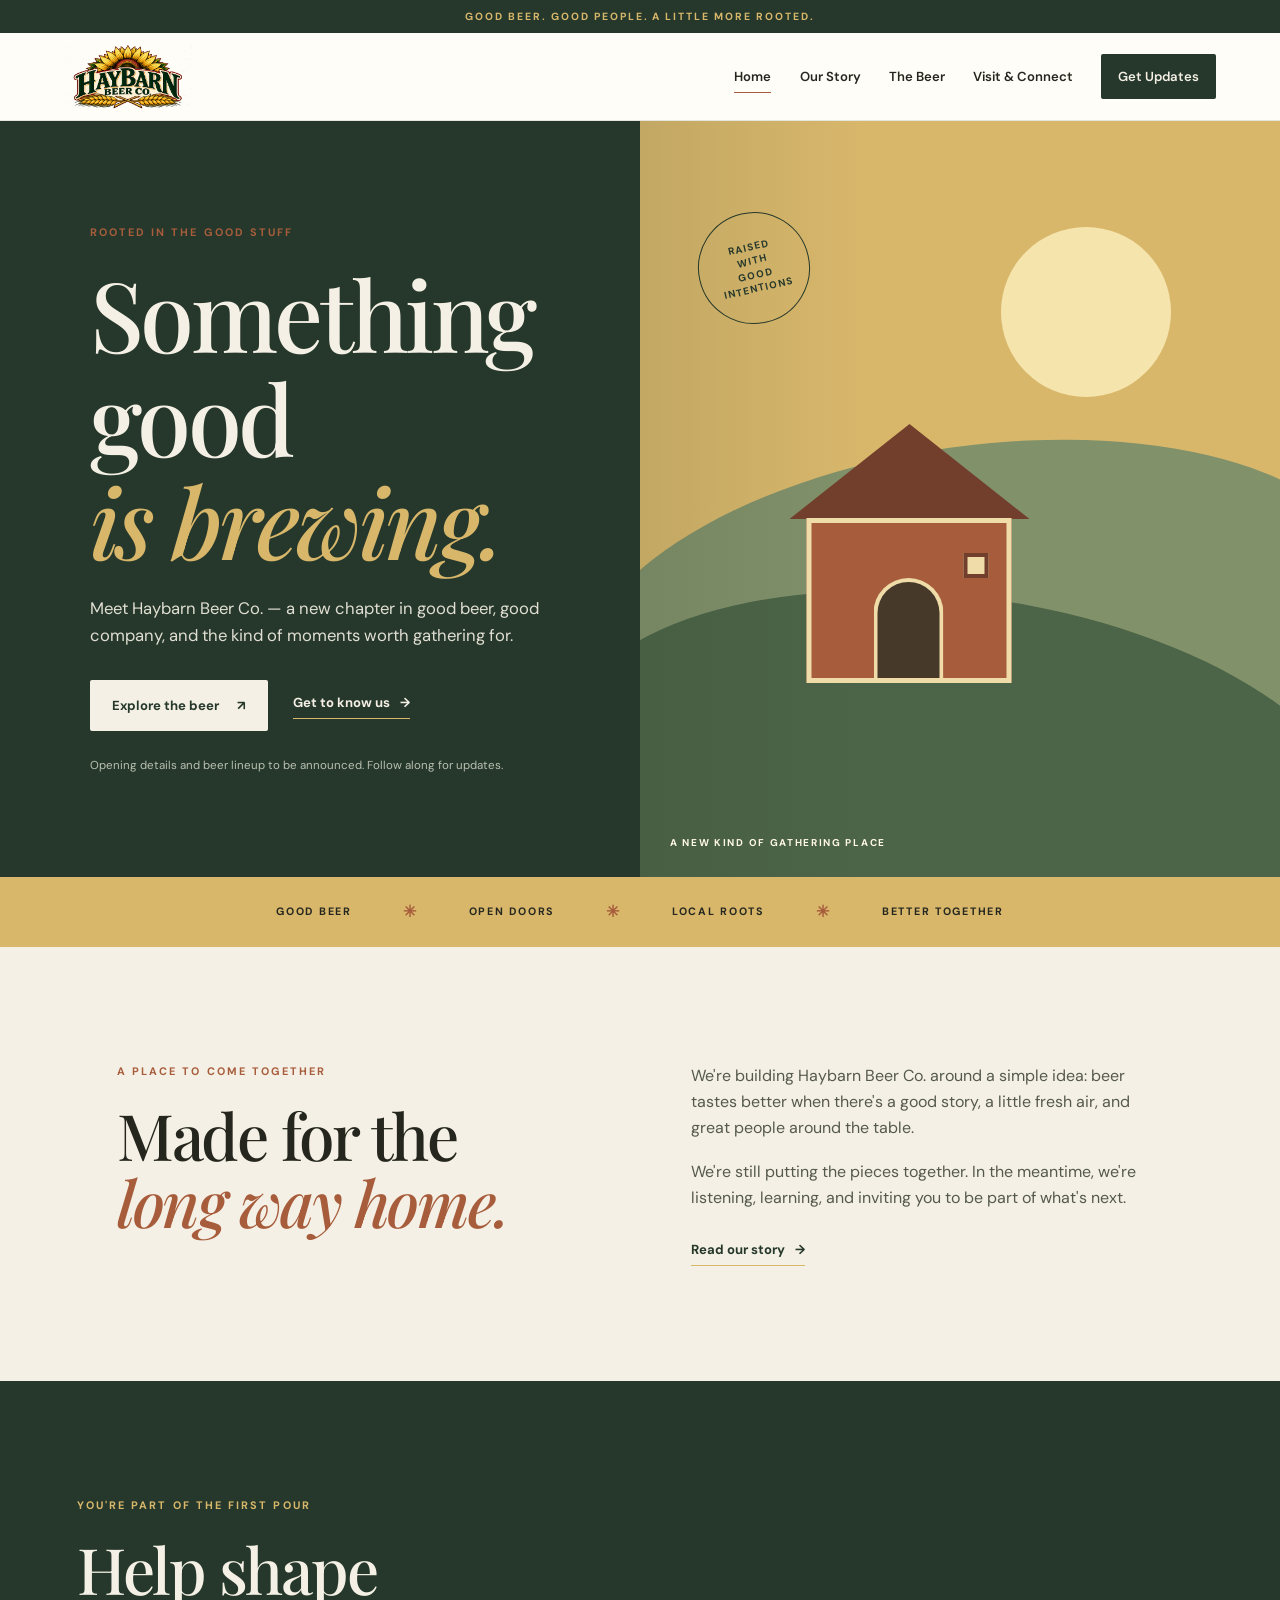
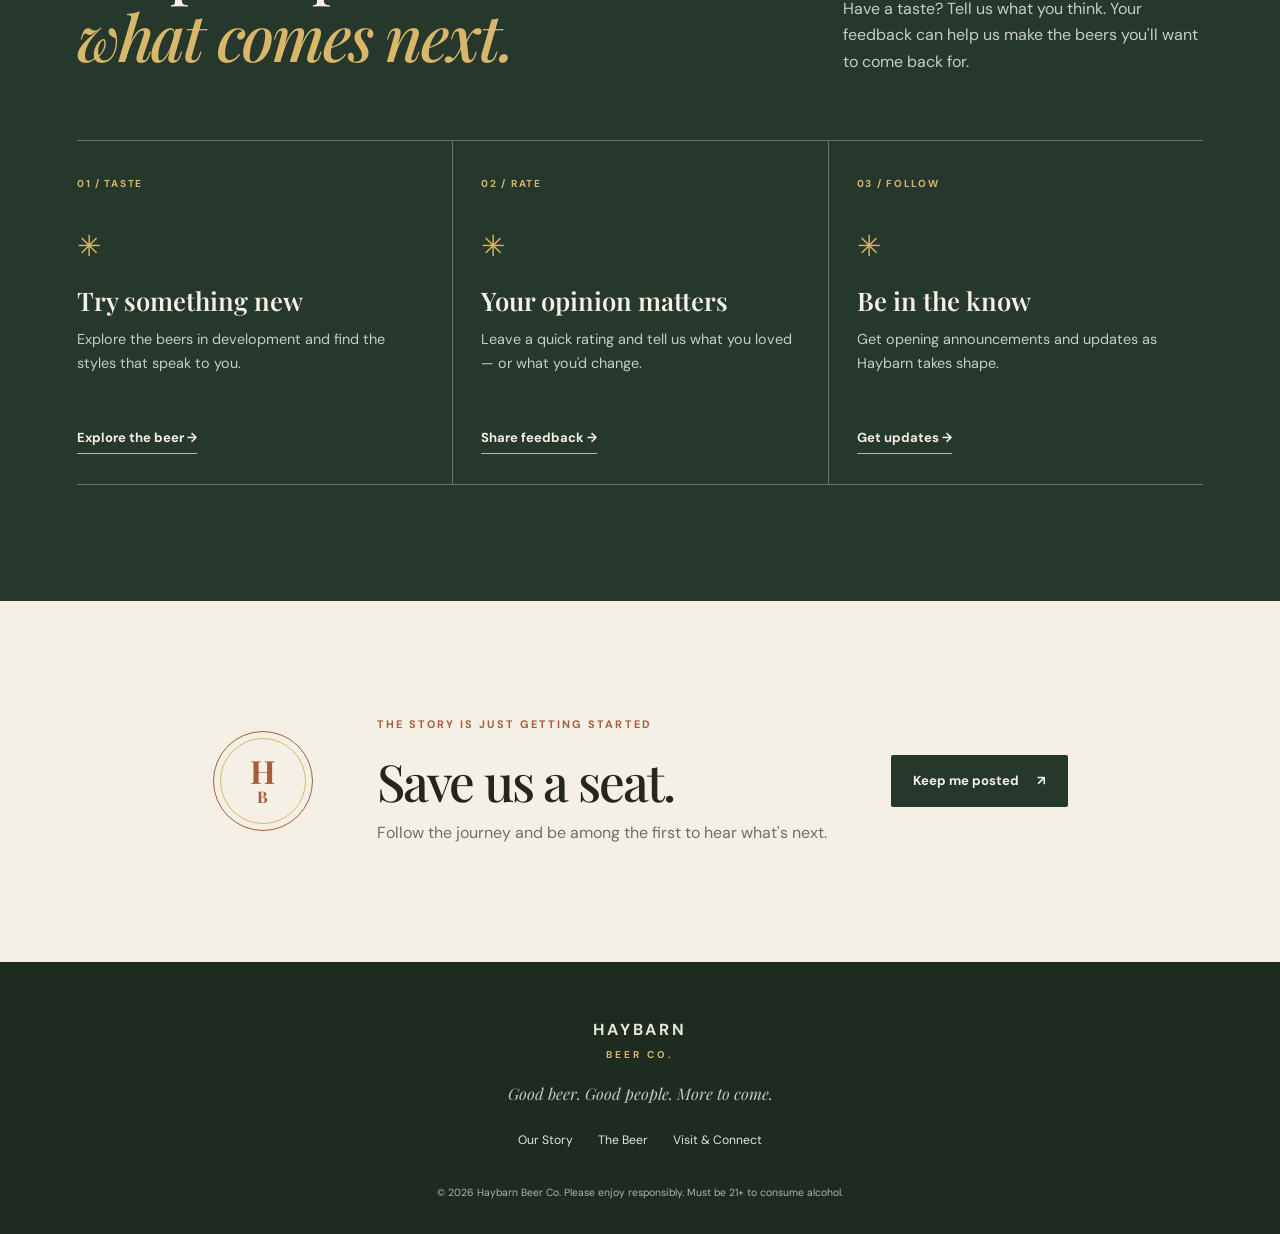
==== index.html @ 7cfd54af "Initial Haybarn Beer Co. website" ====
<!doctype html>
<html lang="en">
<head>
  <meta charset="utf-8">
  <meta name="viewport" content="width=device-width, initial-scale=1">
  <meta name="theme-color" content="#26382b">
  <meta name="description" content="Discover Haybarn Beer Co. Follow our journey, share tasting feedback, and get updates on what's brewing.">
  <title>Haybarn Beer Co. | Something Good Is Brewing</title>
  <link rel="preconnect" href="https://fonts.googleapis.com">
  <link rel="preconnect" href="https://fonts.gstatic.com" crossorigin>
  <link href="https://fonts.googleapis.com/css2?family=DM+Sans:wght@400;500;600;700&family=Playfair+Display:wght@500;600;700&display=swap" rel="stylesheet">
  <link rel="stylesheet" href="style.css">
  <script src="script.js" defer></script>
</head>
<body>
  <div class="announcement-bar">GOOD BEER. GOOD PEOPLE. A LITTLE MORE ROOTED.</div>
  <header class="site-header">
    <a class="brand" href="index.html" aria-label="Haybarn Beer Co. home">
      <!-- Replace this text mark with the supplied logo: assets/haybarn-logo.png -->
      <img class="brand-logo" src="assets/haybarn-logo.png" alt="Haybarn Beer Co.">
    </a>
    <button class="nav-toggle" aria-expanded="false" aria-controls="site-nav" aria-label="Toggle navigation"><span></span><span></span><span></span></button>
    <nav id="site-nav" class="site-nav">
      <a class="active" href="index.html">Home</a><a href="story.html">Our Story</a><a href="beer.html">The Beer</a><a href="visit.html">Visit & Connect</a>
      <a class="nav-cta" href="visit.html#updates">Get Updates</a>
    </nav>
  </header>

  <main>
    <section class="hero">
      <div class="hero-copy">
        <p class="eyebrow">ROOTED IN THE GOOD STUFF</p>
        <h1>Something good<br><em>is brewing.</em></h1>
        <p class="hero-intro">Meet Haybarn Beer Co. — a new chapter in good beer, good company, and the kind of moments worth gathering for.</p>
        <div class="hero-actions"><a class="button button-light" href="beer.html">Explore the beer <span aria-hidden="true">↗</span></a><a class="text-link light-link" href="story.html">Get to know us <span aria-hidden="true">→</span></a></div>
        <p class="fine-print">Opening details and beer lineup to be announced. Follow along for updates.</p>
      </div>
      <div class="hero-art" role="img" aria-label="Rustic illustration of a barn, fields, and a rising sun">
        <div class="sun"></div><div class="hill hill-back"></div><div class="hill hill-front"></div>
        <div class="barn"><div class="barn-roof"></div><div class="barn-body"><div class="barn-door"></div><div class="barn-window"></div></div></div>
        <div class="hero-stamp">RAISED<br>WITH<br>GOOD<br>INTENTIONS</div>
        <div class="art-caption">A NEW KIND OF GATHERING PLACE</div>
      </div>
    </section>

    <section class="ticker" aria-label="Brand values"><span>GOOD BEER</span><b>✳</b><span>OPEN DOORS</span><b>✳</b><span>LOCAL ROOTS</span><b>✳</b><span>BETTER TOGETHER</span></section>

    <section class="section intro-grid">
      <div><p class="eyebrow">A PLACE TO COME TOGETHER</p><h2>Made for the<br><em>long way home.</em></h2></div>
      <div class="intro-body"><p>We're building Haybarn Beer Co. around a simple idea: beer tastes better when there's a good story, a little fresh air, and great people around the table.</p><p>We're still putting the pieces together. In the meantime, we're listening, learning, and inviting you to be part of what's next.</p><a class="text-link" href="story.html">Read our story <span aria-hidden="true">→</span></a></div>
    </section>

    <section class="section dark-section">
      <div class="section-heading"><div><p class="eyebrow eyebrow-gold">YOU'RE PART OF THE FIRST POUR</p><h2>Help shape<br><em>what comes next.</em></h2></div><p>Have a taste? Tell us what you think. Your feedback can help us make the beers you'll want to come back for.</p></div>
      <div class="feature-cards">
        <article class="feature-card"><span class="card-number">01 / TASTE</span><div class="feature-icon">✳</div><h3>Try something new</h3><p>Explore the beers in development and find the styles that speak to you.</p><a href="beer.html" class="text-link light-link">Explore the beer →</a></article>
        <article class="feature-card"><span class="card-number">02 / RATE</span><div class="feature-icon">✳</div><h3>Your opinion matters</h3><p>Leave a quick rating and tell us what you loved — or what you'd change.</p><a href="beer.html#feedback" class="text-link light-link">Share feedback →</a></article>
        <article class="feature-card"><span class="card-number">03 / FOLLOW</span><div class="feature-icon">✳</div><h3>Be in the know</h3><p>Get opening announcements and updates as Haybarn takes shape.</p><a href="visit.html#updates" class="text-link light-link">Get updates →</a></article>
      </div>
    </section>

    <section class="section home-cta"><div class="cta-seal">H<br><small>B</small></div><div><p class="eyebrow">THE STORY IS JUST GETTING STARTED</p><h2>Save us a seat.</h2><p>Follow the journey and be among the first to hear what's next.</p></div><a class="button button-dark" href="visit.html#updates">Keep me posted <span aria-hidden="true">↗</span></a></section>
  </main>
  <footer class="site-footer"><a class="footer-brand" href="index.html">HAYBARN <span>BEER CO.</span></a><p>Good beer. Good people. More to come.</p><div class="footer-links"><a href="story.html">Our Story</a><a href="beer.html">The Beer</a><a href="visit.html">Visit & Connect</a></div><small>© <span data-year></span> Haybarn Beer Co. Please enjoy responsibly. Must be 21+ to consume alcohol.</small></footer>
</body>
</html>
---- style.css ----
/* Haybarn Beer Co. — rustic editorial design system */
:root{--forest:#26382b;--forest-2:#354936;--cream:#f5f0e5;--paper:#fffdf7;--gold:#d8b76b;--rust:#a75d3c;--ink:#25271f;--muted:#6f7166;--line:#ded7c8;--serif:"Playfair Display",Georgia,serif;--sans:"DM Sans",Arial,sans-serif;--max:1200px}
*{box-sizing:border-box}html{scroll-behavior:smooth;scroll-padding-top:90px}body{margin:0;background:var(--cream);color:var(--ink);font-family:var(--sans);line-height:1.65}a{color:inherit;text-decoration:none}button,input,select,textarea{font:inherit}button,a,input,select,textarea{-webkit-tap-highlight-color:transparent}a:focus-visible,button:focus-visible,input:focus-visible,select:focus-visible,textarea:focus-visible{outline:3px solid var(--rust);outline-offset:3px}.announcement-bar{background:var(--forest);color:var(--gold);text-align:center;padding:8px 14px;font-size:.65rem;font-weight:700;letter-spacing:.19em}.site-header{height:88px;padding:0 max(5vw,24px);display:flex;align-items:center;justify-content:space-between;gap:28px;background:var(--paper);border-bottom:1px solid rgba(38,56,43,.12);position:sticky;top:0;z-index:20}.brand{display:flex;align-items:center;gap:11px;flex-shrink:0}.brand-logo{display:block;width:clamp(150px,19vw,230px);height:auto;max-height:64px;object-fit:contain;object-position:left center}.brand-mark{width:46px;height:46px;border:1.5px solid var(--forest);border-radius:50%;display:grid;place-items:center;font:700 1rem var(--serif);letter-spacing:-.08em;color:var(--forest);position:relative}.brand-mark:after{content:"";position:absolute;inset:4px;border:1px solid var(--gold);border-radius:50%}.brand-name{font-size:.98rem;font-weight:700;letter-spacing:.13em;line-height:1.1}.brand-name small{display:block;text-align:center;font-size:.58rem;letter-spacing:.28em;margin-top:5px}.site-nav{display:flex;align-items:center;gap:clamp(15px,2.2vw,32px);font-size:.82rem;font-weight:600}.site-nav>a:not(.nav-cta){padding:9px 0;position:relative}.site-nav>a:not(.nav-cta):after{content:"";position:absolute;left:0;bottom:3px;width:0;height:1px;background:var(--rust);transition:width .2s}.site-nav>a:hover:after,.site-nav>a.active:after{width:100%}.nav-cta{background:var(--forest);color:var(--cream);padding:12px 17px;border-radius:2px}.nav-cta:hover,.button-dark:hover{background:var(--rust)}.nav-toggle{display:none;background:none;border:0;padding:8px}.nav-toggle span{display:block;width:25px;height:2px;background:var(--forest);margin:5px}
h1,h2,h3,p{margin-top:0}h1,h2{font-family:var(--serif);font-weight:500;line-height:1.06;letter-spacing:-.035em}h1{font-size:clamp(3.5rem,7.6vw,7.2rem);margin-bottom:24px}h2{font-size:clamp(2.6rem,5vw,4.7rem);margin-bottom:22px}h3{font-family:var(--serif);font-weight:600;font-size:1.6rem;line-height:1.2;margin-bottom:12px}h1 em,h2 em{color:var(--rust);font-weight:500}p{margin-bottom:17px}.eyebrow{font-size:.68rem;letter-spacing:.19em;font-weight:700;color:var(--rust);margin-bottom:20px}.eyebrow-gold{color:var(--gold)}.hero{display:grid;grid-template-columns:1fr 1fr;min-height:610px;background:var(--forest);color:var(--cream)}.hero-copy{padding:clamp(48px,8vw,110px) clamp(28px,7vw,100px);align-self:center}.hero-copy h1 em{color:var(--gold)}.hero-intro{max-width:460px;color:#e1dfd3;font-size:1.04rem}.hero-actions{display:flex;align-items:center;gap:25px;flex-wrap:wrap;margin-top:30px}.button{display:inline-flex;justify-content:center;align-items:center;gap:18px;padding:14px 21px;border:1px solid transparent;border-radius:2px;font-size:.82rem;font-weight:700;transition:background .2s,color .2s,border-color .2s;cursor:pointer;min-height:48px}.button-light{background:var(--cream);color:var(--forest)}.button-light:hover{background:var(--gold)}.button-dark{background:var(--forest);color:var(--cream)}.button-outline{border-color:var(--forest);color:var(--forest)}.button-outline:hover{background:var(--forest);color:var(--cream)}.button-full{width:100%}.text-link{font-size:.82rem;font-weight:700;color:var(--forest);border-bottom:1px solid var(--gold);padding-bottom:5px}.text-link span{margin-left:7px}.light-link{color:var(--cream);border-color:var(--gold)}.fine-print,.privacy-note{font-size:.72rem;color:var(--muted);line-height:1.5}.hero-copy .fine-print{color:#b8c0b2;margin-top:26px;margin-bottom:0}.hero-art{position:relative;overflow:hidden;min-height:480px;background:#d8b76b}.hero-art:after{content:"";position:absolute;inset:0;background:linear-gradient(90deg,rgba(38,56,43,.12),transparent 35%);pointer-events:none}.sun{position:absolute;width:170px;height:170px;border-radius:50%;background:#f5e5ad;top:14%;right:17%;z-index:1}.hill{position:absolute;width:125%;height:50%;border-radius:50% 50% 0 0;left:-10%;bottom:-8%}.hill-back{background:#81916a;transform:rotate(-8deg);bottom:7%}.hill-front{background:#4c6447;transform:rotate(8deg);bottom:-13%;left:-12%}.barn{position:absolute;width:205px;left:42%;top:40%;z-index:3;transform:translateX(-50%)}.barn-roof{height:0;width:0;border-left:120px solid transparent;border-right:120px solid transparent;border-bottom:95px solid #713f2c;position:relative;left:-17px}.barn-body{height:165px;background:#a75d3c;border:5px solid #f0dca8;position:relative;margin-top:-1px;box-shadow:inset 0 0 0 5px #a75d3c}.barn-door{position:absolute;bottom:0;left:50%;transform:translateX(-50%);height:100px;width:70px;background:#47392a;border:4px solid #f0dca8;border-bottom:0;border-radius:36px 36px 0 0}.barn-window{position:absolute;top:30px;right:18px;width:25px;height:25px;background:#f0dca8;border:4px solid #713f2c}.hero-stamp{position:absolute;top:12%;left:9%;z-index:4;border:1px solid var(--forest);border-radius:50%;width:112px;height:112px;display:grid;place-content:center;text-align:center;color:var(--forest);font-size:.62rem;font-weight:700;line-height:1.4;letter-spacing:.12em;transform:rotate(-13deg)}.art-caption{position:absolute;z-index:5;bottom:26px;left:30px;font-size:.62rem;letter-spacing:.17em;font-weight:700;color:#fff8e7}.ticker{display:flex;align-items:center;justify-content:center;gap:clamp(15px,4vw,54px);padding:22px 15px;background:var(--gold);font-size:.67rem;font-weight:700;letter-spacing:.16em;flex-wrap:wrap}.ticker b{color:var(--rust);font-size:1rem}.section{padding:clamp(65px,9vw,120px) max(6vw,24px)}.intro-grid{display:grid;grid-template-columns:1fr 1fr;gap:8vw;max-width:var(--max);margin:auto}.intro-body{max-width:490px;align-self:end}.intro-body p{color:#55594e}.intro-body .text-link{display:inline-block;margin-top:10px}.dark-section{background:var(--forest);color:var(--cream)}.section-heading{max-width:var(--max);margin:0 auto 48px;display:flex;align-items:end;justify-content:space-between;gap:45px}.section-heading h2 em{color:var(--gold)}.section-heading>p{max-width:360px;color:#c8cec2}.feature-cards{max-width:var(--max);margin:auto;display:grid;grid-template-columns:repeat(3,1fr);border-top:1px solid #687564;border-bottom:1px solid #687564}.feature-card{padding:28px 28px 30px 0}.feature-card+.feature-card{border-left:1px solid #687564;padding-left:28px}.card-number{font-size:.63rem;letter-spacing:.17em;color:var(--gold);font-weight:700}.feature-icon{font-size:1.8rem;color:var(--gold);margin:27px 0 15px}.feature-card p{font-size:.9rem;color:#c8cec2;min-height:72px}.feature-card .text-link{display:inline-block;margin-top:10px}.home-cta{display:flex;align-items:center;justify-content:center;gap:clamp(25px,5vw,75px);max-width:var(--max);margin:auto}.home-cta h2{font-size:clamp(2.5rem,4vw,3.6rem);margin-bottom:12px}.home-cta p:last-child{margin:0;color:var(--muted)}.cta-seal{flex:0 0 100px;height:100px;border:1px solid var(--rust);border-radius:50%;display:grid;place-content:center;text-align:center;font:700 2rem var(--serif);line-height:.8;color:var(--rust);position:relative}.cta-seal:after{content:"";position:absolute;inset:6px;border:1px solid var(--gold);border-radius:50%}.cta-seal small{font-size:1rem;margin-top:7px}
.site-footer{background:#1d2b21;color:#e9e5d8;text-align:center;padding:55px 24px 30px}.footer-brand{font-weight:700;letter-spacing:.18em;font-size:1rem}.footer-brand span{display:block;font-size:.62rem;letter-spacing:.3em;margin-top:4px;color:var(--gold)}.site-footer>p{font-family:var(--serif);font-style:italic;color:#c7cbbf;margin:18px 0 22px}.footer-links{display:flex;justify-content:center;gap:25px;flex-wrap:wrap;font-size:.76rem;margin-bottom:28px}.footer-links a:hover{color:var(--gold)}.site-footer>small{font-size:.65rem;color:#aeb7aa}
.page-hero{text-align:center;padding:clamp(70px,10vw,130px) 24px 70px;position:relative;overflow:hidden}.page-hero>p:not(.eyebrow){max-width:600px;margin:0 auto 28px;color:var(--muted)}.page-hero h1{font-size:clamp(3.6rem,8vw,7rem)}.story-hero{background:#e6ddc9}.story-illustration{height:190px;max-width:650px;margin:50px auto -70px;position:relative;overflow:hidden}.story-illustration .sun{width:110px;height:110px;top:0;right:30%}.field-lines{position:absolute;bottom:-120px;left:-10%;width:120%;height:230px;border-radius:50%;background:repeating-linear-gradient(170deg,transparent 0 17px,#b2b68b 18px 20px);z-index:2}.mini-barn{position:absolute;z-index:3;bottom:20px;left:48%;width:70px;height:65px;background:#a75d3c;border:3px solid var(--cream)}.mini-barn:before{content:"";position:absolute;top:-31px;left:-8px;border-left:42px solid transparent;border-right:42px solid transparent;border-bottom:32px solid var(--forest)}.mini-barn span{position:absolute;bottom:0;left:23px;width:20px;height:32px;background:var(--forest)}.story-content{display:grid;grid-template-columns:.8fr 1.2fr;gap:9vw;max-width:var(--max);margin:auto}.story-side h2{font-size:clamp(2.7rem,4vw,4.3rem)}.story-main{max-width:650px}.story-main p{color:#55594e}.story-main .lead{font:500 1.45rem/1.45 var(--serif);color:var(--ink)}.pull-quote{border-left:3px solid var(--gold);padding:16px 0 16px 25px;margin:38px 0;font:500 2rem/1.3 var(--serif);color:var(--forest)}.values-band{background:#e8dfcb;padding:55px max(6vw,24px);display:grid;grid-template-columns:repeat(3,1fr);gap:35px}.values-band article{max-width:320px;margin:auto}.values-band article>span{font-size:.7rem;color:var(--rust);letter-spacing:.15em;font-weight:700}.values-band h3{margin-top:14px}.values-band p{font-size:.88rem;color:#5f6258}.story-bottom{text-align:center}.story-bottom>p:not(.eyebrow){color:var(--muted)}.story-bottom .hero-actions{justify-content:center}
.beer-hero{background:#e8dfcb}.coming-soon-tag{display:inline-flex;align-items:center;gap:10px;border:1px solid #c9bfa9;padding:10px 15px;font-size:.68rem;font-weight:700;letter-spacing:.13em}.coming-soon-tag span{color:var(--rust);font-size:1rem}.beer-placeholder-grid{max-width:var(--max);margin:auto;display:grid;grid-template-columns:repeat(3,1fr);gap:24px}.beer-placeholder{background:var(--paper);padding:14px 14px 26px}.beer-placeholder>div:last-child{padding:18px 12px 0}.beer-placeholder .eyebrow{font-size:.59rem;margin-bottom:9px}.beer-placeholder h3{font-size:1.5rem}.beer-placeholder p:last-child{font-size:.84rem;color:var(--muted);margin-bottom:0}.beer-art{height:290px;display:grid;place-items:center;overflow:hidden;position:relative}.art-amber{background:#d9b76b}.art-gold{background:#c7cba4}.art-rust{background:#c18a6d}.beer-art:before{content:"";position:absolute;width:260px;height:260px;border:1px solid rgba(38,56,43,.3);border-radius:50%}.beer-art:after{content:"";position:absolute;width:210px;height:210px;border:1px solid rgba(38,56,43,.3);border-radius:50%}.can-label{position:relative;z-index:2;width:116px;height:205px;border-radius:15px 15px 12px 12px;background:var(--forest);border:4px solid #e8d8a8;box-shadow:10px 15px 22px #27352833;display:flex;flex-direction:column;align-items:center;justify-content:center;color:var(--cream);font-size:.72rem;font-weight:700;letter-spacing:.1em;text-align:center;line-height:1.5;transform:rotate(-5deg)}.can-label:before,.can-label:after{content:"";position:absolute;left:12px;right:12px;height:3px;background:var(--gold)}.can-label:before{top:13px}.can-label:after{bottom:13px}.can-label small{font-size:.5rem;letter-spacing:.18em}.can-label b{font:500 2rem var(--serif);color:var(--gold);margin-top:13px}.feedback-section{background:var(--forest);color:var(--cream);display:grid;grid-template-columns:.8fr 1.2fr;gap:8vw;align-items:start}.feedback-intro{max-width:430px;position:sticky;top:130px}.feedback-intro h2 em{color:var(--gold)}.feedback-intro>p:not(.eyebrow){color:#c8cec2}.feedback-note{border-top:1px solid #687564;border-bottom:1px solid #687564;padding:18px 0;margin-top:35px;display:grid;gap:5px}.feedback-note strong{font-size:.8rem}.feedback-note span{font-size:.77rem;color:#c8cec2}.feedback-form{background:var(--paper);color:var(--ink);padding:clamp(24px,4vw,48px);max-width:680px;width:100%;margin-left:auto}.form-heading{display:flex;justify-content:space-between;gap:10px;border-bottom:1px solid var(--line);padding-bottom:18px;margin-bottom:25px;font-size:.65rem;font-weight:700;letter-spacing:.13em}.form-index{color:var(--rust)}.feedback-form label,.signup-form label:not(.checkbox-label){display:block;font-size:.78rem;font-weight:700;margin:18px 0 7px}.required{color:var(--rust)}.optional{font-weight:400;color:var(--muted)}.feedback-form select,.feedback-form textarea,.feedback-form input:not([type=checkbox]),.signup-form input:not([type=checkbox]){width:100%;padding:12px 13px;border:1px solid #d4cebf;border-radius:2px;background:#fffefb;color:var(--ink);font-size:.84rem}.feedback-form textarea{resize:vertical;min-height:100px}.rating-field{border:0;padding:0;margin:20px 0 14px}.rating-field legend{font-size:.78rem;font-weight:700;margin-bottom:7px}.star-rating{display:flex;flex-direction:row-reverse;justify-content:flex-end;gap:5px}.star-rating input{position:absolute;opacity:0;pointer-events:none}.star-rating label{font-size:2.1rem!important;color:#d4cebf;cursor:pointer;margin:0!important;line-height:1.2}.star-rating label:hover,.star-rating label:hover~label,.star-rating input:checked~label{color:#c28d2d}.star-rating input:focus-visible+label{outline:2px solid var(--rust);outline-offset:3px}.rating-hint{font-size:.7rem;color:var(--muted)}.checkbox-label{display:flex;align-items:flex-start;gap:10px;font-size:.75rem;line-height:1.45;color:#55594e;margin:18px 0}.checkbox-label input{margin-top:3px;accent-color:var(--forest);flex:0 0 auto}.form-two{display:grid;grid-template-columns:1fr 1fr;gap:14px}.privacy-note{margin:15px 0}.form-status{font-size:.8rem;font-weight:600;margin:12px 0 0;min-height:1.2em}.form-status.success{color:#2e6b40}.form-status.error{color:#a33f30}.review-callout{background:var(--rust);color:var(--cream);display:flex;align-items:center;justify-content:space-between;gap:35px}.review-callout h2{font-size:clamp(2.5rem,4vw,4rem);margin:0}.review-callout h2 em{color:#f0d99d}.review-callout>p{max-width:300px;color:#f0e0d3;margin:0}
.visit-hero{background:#e8dfcb;padding-bottom:0}.visit-hero .button{margin-bottom:15px}.visit-landscape{height:250px;max-width:950px;position:relative;margin:30px auto 0;overflow:hidden}.visit-landscape .sun{width:120px;height:120px;right:25%;top:5%}.landscape-hill{position:absolute;bottom:-50px;width:120%;height:190px;border-radius:50% 50% 0 0}.landscape-hill.one{background:#a9ad83;left:-15%;bottom:0}.landscape-hill.two{background:#526b4b;left:10%;bottom:-80px;transform:rotate(-8deg)}.landscape-barn{position:absolute;left:48%;bottom:40px;width:110px;height:90px;z-index:2}.landscape-roof{position:absolute;top:-42px;left:-12px;border-left:67px solid transparent;border-right:67px solid transparent;border-bottom:45px solid #713f2c}.landscape-body{height:90px;background:#a75d3c;border:4px solid #f0dca8;position:relative}.landscape-body span{position:absolute;bottom:0;left:35px;width:32px;height:50px;background:#453a2d;border:3px solid #f0dca8;border-bottom:0;border-radius:16px 16px 0 0}.connect-grid{display:grid;grid-template-columns:1fr 1fr;gap:9vw;max-width:var(--max);margin:auto}.connect-grid>div:first-child{max-width:470px}.connect-grid>div:first-child>p:not(.eyebrow){color:var(--muted)}.social-list{margin-top:30px;border-top:1px solid var(--line)}.social-link{display:flex;justify-content:space-between;padding:16px 0;border-bottom:1px solid var(--line);font-weight:700;font-size:.9rem}.social-link span{color:var(--rust)}.placeholder-link{opacity:.65;cursor:default}.updates-card{background:var(--forest);color:var(--cream);padding:clamp(25px,4vw,48px);align-self:start}.updates-card h2{font-size:clamp(2.5rem,4vw,3.8rem)}.updates-card h2 em{color:var(--gold)}.updates-card>p:not(.eyebrow){color:#c8cec2;font-size:.9rem}.signup-form{margin-top:28px}.signup-form label:not(.checkbox-label){color:var(--cream)}.signup-form input:not([type=checkbox]){background:#fdfaf2;border-color:#788574}.signup-consent{color:#c8cec2;margin:18px 0}.signup-consent input{accent-color:var(--gold)}.updates-card .privacy-note{color:#b9c1b3}.updates-card .form-status.success{color:#cce4bd}.updates-card .form-status.error{color:#ffb4a8}.visit-info{background:#e8dfcb;display:grid;grid-template-columns:100px 1fr auto;gap:35px;align-items:center}.info-mark{width:85px;height:85px;border:1px solid var(--rust);border-radius:50%;display:grid;place-items:center;font:700 1.6rem var(--serif);color:var(--rust)}.visit-info h2{font-size:clamp(2.2rem,4vw,3.6rem);margin-bottom:12px}.visit-info>div:nth-child(2)>p:last-child{color:var(--muted);max-width:570px;margin-bottom:0}.info-status{font-size:.66rem;font-weight:700;letter-spacing:.1em;display:flex;align-items:center;gap:8px;white-space:nowrap}.status-dot{width:8px;height:8px;background:var(--rust);border-radius:50%}
@media(max-width:900px){.site-header{padding:0 24px}.site-nav{gap:15px;font-size:.76rem}.hero-copy{padding:55px 35px}.hero-art{min-height:460px}.section-heading{align-items:start;flex-direction:column;gap:0}.section-heading>p{max-width:500px}.feedback-section{gap:35px}.feedback-intro{position:static}.visit-info{grid-template-columns:80px 1fr}.info-status{grid-column:2}.info-mark{width:70px;height:70px}}
@media(max-width:700px){.announcement-bar{font-size:.55rem;letter-spacing:.12em}.site-header{height:74px}.brand-logo{width:clamp(145px,42vw,205px);max-height:54px}.brand-mark{width:40px;height:40px}.brand-name{font-size:.85rem}.nav-toggle{display:block}.site-nav{display:none;position:absolute;top:73px;left:0;right:0;background:var(--paper);padding:20px 25px 25px;box-shadow:0 12px 18px #17261a20;align-items:stretch;flex-direction:column;gap:8px}.site-nav.open{display:flex}.site-nav>a:not(.nav-cta){padding:10px 0}.site-nav>a:not(.nav-cta):after{display:none}.nav-cta{text-align:center;margin-top:7px}.hero{grid-template-columns:1fr}.hero-copy{padding:65px 26px 55px}.hero-copy h1{font-size:clamp(3.7rem,16vw,5.6rem)}.hero-art{min-height:370px}.sun{width:125px;height:125px}.barn{transform:translateX(-50%) scale(.8);transform-origin:top center;top:38%}.hero-stamp{width:90px;height:90px;font-size:.5rem}.art-caption{font-size:.53rem}.ticker{gap:12px;font-size:.55rem;padding:17px 10px}.ticker b{font-size:.8rem}.section{padding:65px 24px}.intro-grid,.story-content,.connect-grid{grid-template-columns:1fr;gap:28px}.intro-body{max-width:none}.section-heading{margin-bottom:30px}.feature-cards{grid-template-columns:1fr}.feature-card,.feature-card+.feature-card{padding:25px 0;border-left:0;border-bottom:1px solid #687564}.feature-card:last-child{border-bottom:0}.feature-card p{min-height:0}.home-cta{align-items:flex-start;flex-wrap:wrap;justify-content:flex-start;gap:20px}.cta-seal{flex-basis:78px;height:78px;font-size:1.6rem}.home-cta>div:nth-child(2){flex:1;min-width:190px}.home-cta .button{margin-left:98px}.page-hero{padding:70px 24px 50px}.page-hero h1{font-size:clamp(3.5rem,15vw,5.5rem)}.story-illustration{margin-top:35px;margin-bottom:-50px;height:150px}.values-band{grid-template-columns:1fr;padding:40px 24px;gap:22px}.values-band article{max-width:none;width:100%}.story-bottom .hero-actions{flex-direction:column;align-items:center}.beer-placeholder-grid{grid-template-columns:1fr;gap:18px;padding-top:45px;padding-bottom:45px}.beer-placeholder{display:grid;grid-template-columns:.85fr 1.15fr;gap:16px;padding:10px}.beer-art{height:220px}.beer-placeholder>div:last-child{padding:12px 5px 10px 0;align-self:center}.can-label{transform:scale(.82) rotate(-5deg)}.feedback-section{grid-template-columns:1fr;gap:30px}.feedback-intro{max-width:none}.feedback-form{margin:0;padding:24px 19px}.form-two{grid-template-columns:1fr;gap:0}.review-callout{align-items:flex-start;flex-direction:column;gap:20px}.review-callout>p{max-width:none}.visit-landscape{height:180px}.landscape-barn{transform:scale(.8);transform-origin:bottom center}.connect-grid{gap:45px}.updates-card{padding:28px 22px}.visit-info{grid-template-columns:1fr;gap:18px}.info-status{grid-column:auto}.info-mark{width:65px;height:65px}.footer-links{gap:15px}.site-footer{padding-top:45px}}
@media(prefers-reduced-motion:reduce){html{scroll-behavior:auto}*,*:before,*:after{transition:none!important;animation:none!important}}
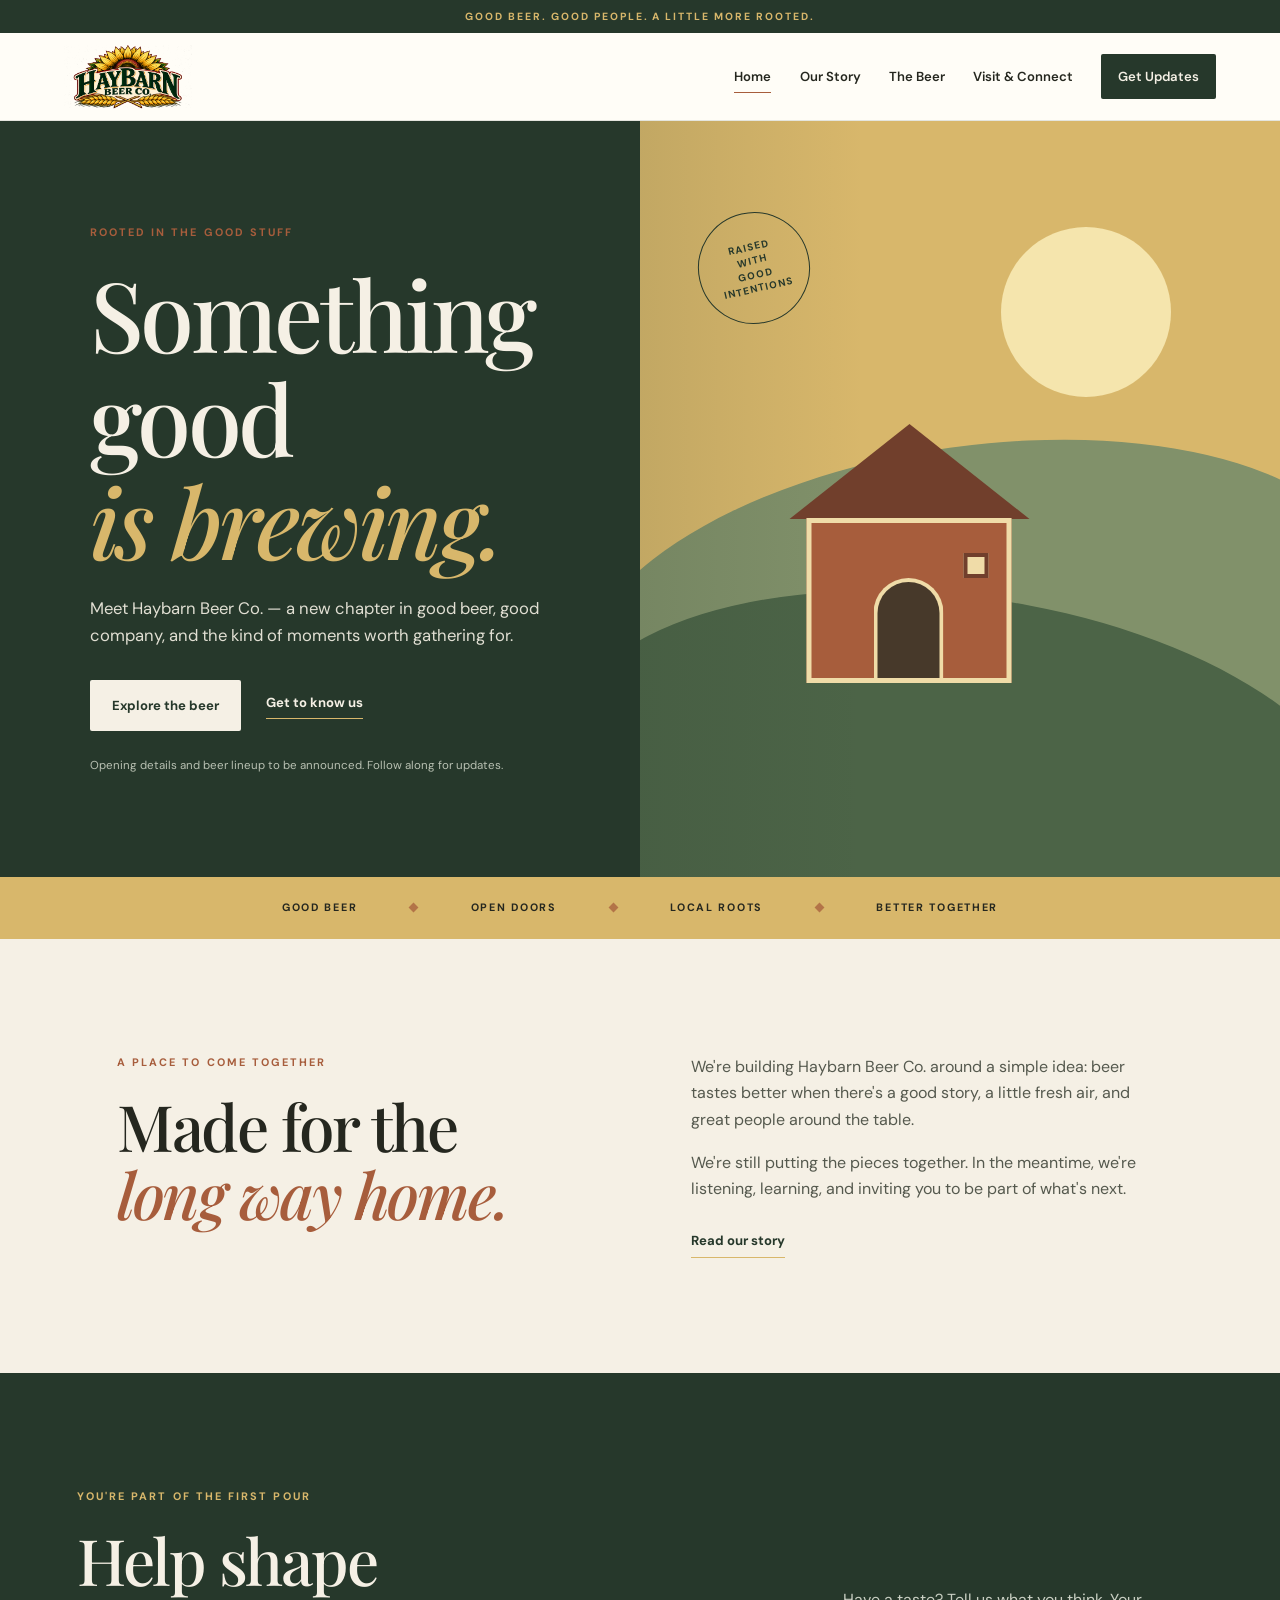
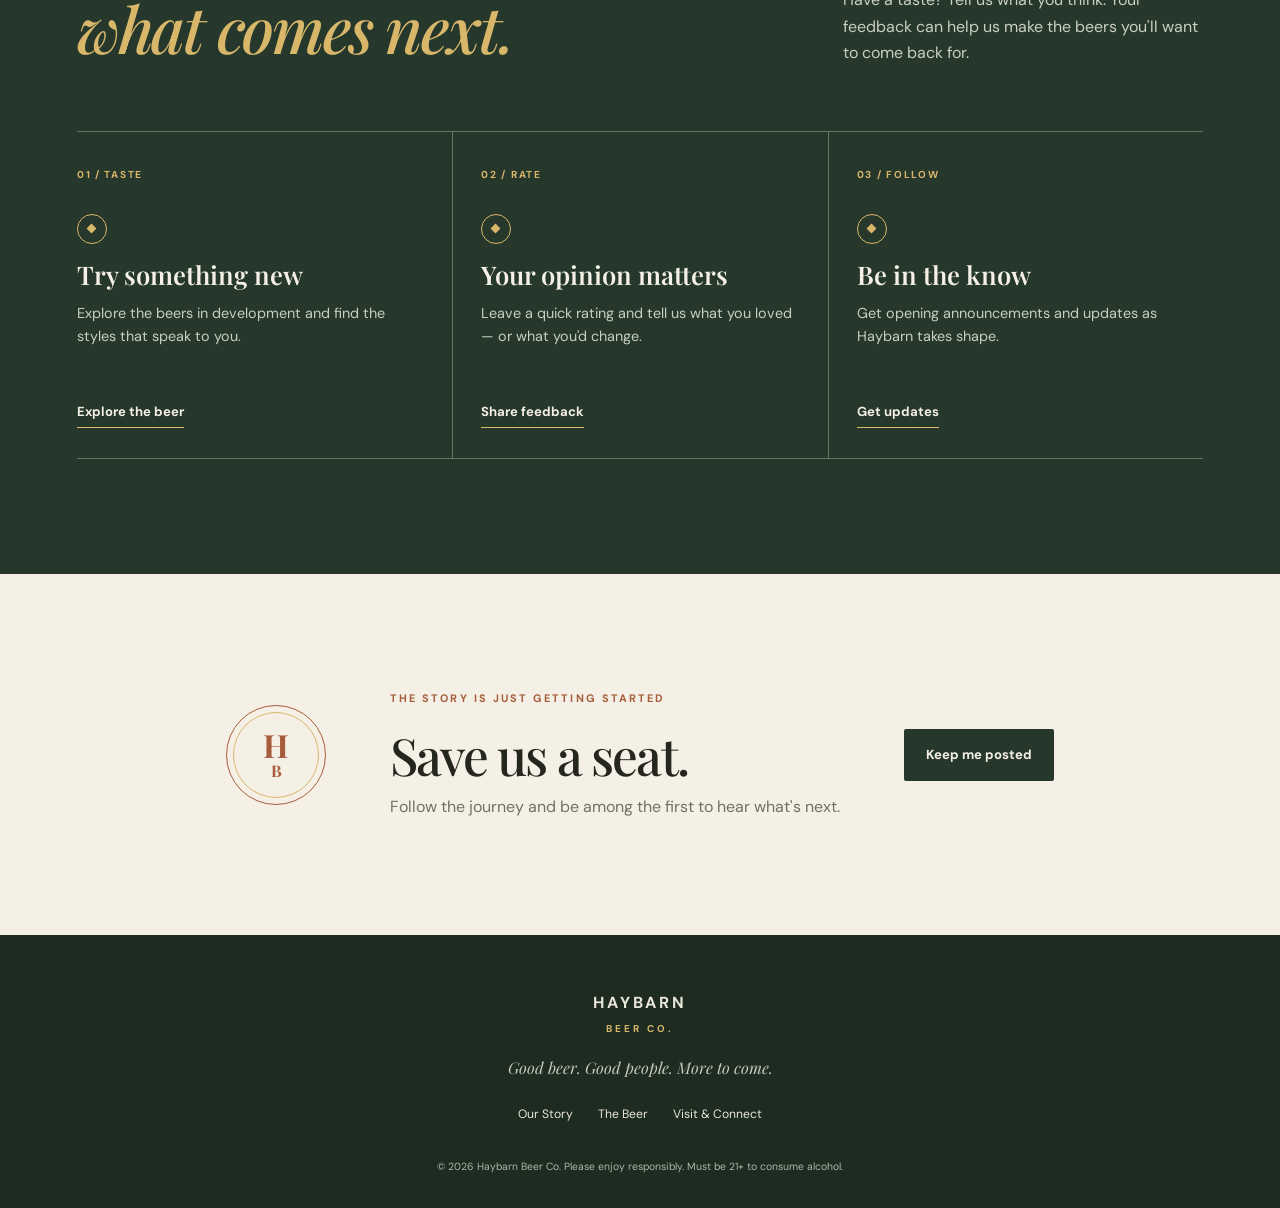
==== commit 3dd4853f: "Improvement" ====
--- a/index.html
+++ b/index.html
@@ -32,34 +32,34 @@
         <p class="eyebrow">ROOTED IN THE GOOD STUFF</p>
         <h1>Something good<br><em>is brewing.</em></h1>
         <p class="hero-intro">Meet Haybarn Beer Co. — a new chapter in good beer, good company, and the kind of moments worth gathering for.</p>
-        <div class="hero-actions"><a class="button button-light" href="beer.html">Explore the beer <span aria-hidden="true">↗</span></a><a class="text-link light-link" href="story.html">Get to know us <span aria-hidden="true">→</span></a></div>
+        <div class="hero-actions"><a class="button button-light" href="beer.html">Explore the beer</a><a class="text-link light-link" href="story.html">Get to know us</a></div>
         <p class="fine-print">Opening details and beer lineup to be announced. Follow along for updates.</p>
       </div>
       <div class="hero-art" role="img" aria-label="Rustic illustration of a barn, fields, and a rising sun">
         <div class="sun"></div><div class="hill hill-back"></div><div class="hill hill-front"></div>
         <div class="barn"><div class="barn-roof"></div><div class="barn-body"><div class="barn-door"></div><div class="barn-window"></div></div></div>
         <div class="hero-stamp">RAISED<br>WITH<br>GOOD<br>INTENTIONS</div>
-        <div class="art-caption">A NEW KIND OF GATHERING PLACE</div>
+        
       </div>
     </section>
 
-    <section class="ticker" aria-label="Brand values"><span>GOOD BEER</span><b>✳</b><span>OPEN DOORS</span><b>✳</b><span>LOCAL ROOTS</span><b>✳</b><span>BETTER TOGETHER</span></section>
+    <section class="ticker" aria-label="Brand values"><span>GOOD BEER</span><span class="ticker-separator" aria-hidden="true"></span><span>OPEN DOORS</span><span class="ticker-separator" aria-hidden="true"></span><span>LOCAL ROOTS</span><span class="ticker-separator" aria-hidden="true"></span><span>BETTER TOGETHER</span></section>
 
     <section class="section intro-grid">
       <div><p class="eyebrow">A PLACE TO COME TOGETHER</p><h2>Made for the<br><em>long way home.</em></h2></div>
-      <div class="intro-body"><p>We're building Haybarn Beer Co. around a simple idea: beer tastes better when there's a good story, a little fresh air, and great people around the table.</p><p>We're still putting the pieces together. In the meantime, we're listening, learning, and inviting you to be part of what's next.</p><a class="text-link" href="story.html">Read our story <span aria-hidden="true">→</span></a></div>
+      <div class="intro-body"><p>We're building Haybarn Beer Co. around a simple idea: beer tastes better when there's a good story, a little fresh air, and great people around the table.</p><p>We're still putting the pieces together. In the meantime, we're listening, learning, and inviting you to be part of what's next.</p><a class="text-link" href="story.html">Read our story</a></div>
     </section>
 
     <section class="section dark-section">
       <div class="section-heading"><div><p class="eyebrow eyebrow-gold">YOU'RE PART OF THE FIRST POUR</p><h2>Help shape<br><em>what comes next.</em></h2></div><p>Have a taste? Tell us what you think. Your feedback can help us make the beers you'll want to come back for.</p></div>
       <div class="feature-cards">
-        <article class="feature-card"><span class="card-number">01 / TASTE</span><div class="feature-icon">✳</div><h3>Try something new</h3><p>Explore the beers in development and find the styles that speak to you.</p><a href="beer.html" class="text-link light-link">Explore the beer →</a></article>
-        <article class="feature-card"><span class="card-number">02 / RATE</span><div class="feature-icon">✳</div><h3>Your opinion matters</h3><p>Leave a quick rating and tell us what you loved — or what you'd change.</p><a href="beer.html#feedback" class="text-link light-link">Share feedback →</a></article>
-        <article class="feature-card"><span class="card-number">03 / FOLLOW</span><div class="feature-icon">✳</div><h3>Be in the know</h3><p>Get opening announcements and updates as Haybarn takes shape.</p><a href="visit.html#updates" class="text-link light-link">Get updates →</a></article>
+        <article class="feature-card"><span class="card-number">01 / TASTE</span><div class="feature-icon" aria-hidden="true"></div><h3>Try something new</h3><p>Explore the beers in development and find the styles that speak to you.</p><a href="beer.html" class="text-link light-link">Explore the beer</a></article>
+        <article class="feature-card"><span class="card-number">02 / RATE</span><div class="feature-icon" aria-hidden="true"></div><h3>Your opinion matters</h3><p>Leave a quick rating and tell us what you loved — or what you'd change.</p><a href="beer.html#feedback" class="text-link light-link">Share feedback</a></article>
+        <article class="feature-card"><span class="card-number">03 / FOLLOW</span><div class="feature-icon" aria-hidden="true"></div><h3>Be in the know</h3><p>Get opening announcements and updates as Haybarn takes shape.</p><a href="visit.html#updates" class="text-link light-link">Get updates</a></article>
       </div>
     </section>
 
-    <section class="section home-cta"><div class="cta-seal">H<br><small>B</small></div><div><p class="eyebrow">THE STORY IS JUST GETTING STARTED</p><h2>Save us a seat.</h2><p>Follow the journey and be among the first to hear what's next.</p></div><a class="button button-dark" href="visit.html#updates">Keep me posted <span aria-hidden="true">↗</span></a></section>
+    <section class="section home-cta"><div class="cta-seal">H<br><small>B</small></div><div><p class="eyebrow">THE STORY IS JUST GETTING STARTED</p><h2>Save us a seat.</h2><p>Follow the journey and be among the first to hear what's next.</p></div><a class="button button-dark" href="visit.html#updates">Keep me posted</a></section>
   </main>
   <footer class="site-footer"><a class="footer-brand" href="index.html">HAYBARN <span>BEER CO.</span></a><p>Good beer. Good people. More to come.</p><div class="footer-links"><a href="story.html">Our Story</a><a href="beer.html">The Beer</a><a href="visit.html">Visit & Connect</a></div><small>© <span data-year></span> Haybarn Beer Co. Please enjoy responsibly. Must be 21+ to consume alcohol.</small></footer>
 </body>
--- a/style.css
+++ b/style.css
@@ -1,11 +1,109 @@
 /* Haybarn Beer Co. — rustic editorial design system */
 :root{--forest:#26382b;--forest-2:#354936;--cream:#f5f0e5;--paper:#fffdf7;--gold:#d8b76b;--rust:#a75d3c;--ink:#25271f;--muted:#6f7166;--line:#ded7c8;--serif:"Playfair Display",Georgia,serif;--sans:"DM Sans",Arial,sans-serif;--max:1200px}
 *{box-sizing:border-box}html{scroll-behavior:smooth;scroll-padding-top:90px}body{margin:0;background:var(--cream);color:var(--ink);font-family:var(--sans);line-height:1.65}a{color:inherit;text-decoration:none}button,input,select,textarea{font:inherit}button,a,input,select,textarea{-webkit-tap-highlight-color:transparent}a:focus-visible,button:focus-visible,input:focus-visible,select:focus-visible,textarea:focus-visible{outline:3px solid var(--rust);outline-offset:3px}.announcement-bar{background:var(--forest);color:var(--gold);text-align:center;padding:8px 14px;font-size:.65rem;font-weight:700;letter-spacing:.19em}.site-header{height:88px;padding:0 max(5vw,24px);display:flex;align-items:center;justify-content:space-between;gap:28px;background:var(--paper);border-bottom:1px solid rgba(38,56,43,.12);position:sticky;top:0;z-index:20}.brand{display:flex;align-items:center;gap:11px;flex-shrink:0}.brand-logo{display:block;width:clamp(150px,19vw,230px);height:auto;max-height:64px;object-fit:contain;object-position:left center}.brand-mark{width:46px;height:46px;border:1.5px solid var(--forest);border-radius:50%;display:grid;place-items:center;font:700 1rem var(--serif);letter-spacing:-.08em;color:var(--forest);position:relative}.brand-mark:after{content:"";position:absolute;inset:4px;border:1px solid var(--gold);border-radius:50%}.brand-name{font-size:.98rem;font-weight:700;letter-spacing:.13em;line-height:1.1}.brand-name small{display:block;text-align:center;font-size:.58rem;letter-spacing:.28em;margin-top:5px}.site-nav{display:flex;align-items:center;gap:clamp(15px,2.2vw,32px);font-size:.82rem;font-weight:600}.site-nav>a:not(.nav-cta){padding:9px 0;position:relative}.site-nav>a:not(.nav-cta):after{content:"";position:absolute;left:0;bottom:3px;width:0;height:1px;background:var(--rust);transition:width .2s}.site-nav>a:hover:after,.site-nav>a.active:after{width:100%}.nav-cta{background:var(--forest);color:var(--cream);padding:12px 17px;border-radius:2px}.nav-cta:hover,.button-dark:hover{background:var(--rust)}.nav-toggle{display:none;background:none;border:0;padding:8px}.nav-toggle span{display:block;width:25px;height:2px;background:var(--forest);margin:5px}
-h1,h2,h3,p{margin-top:0}h1,h2{font-family:var(--serif);font-weight:500;line-height:1.06;letter-spacing:-.035em}h1{font-size:clamp(3.5rem,7.6vw,7.2rem);margin-bottom:24px}h2{font-size:clamp(2.6rem,5vw,4.7rem);margin-bottom:22px}h3{font-family:var(--serif);font-weight:600;font-size:1.6rem;line-height:1.2;margin-bottom:12px}h1 em,h2 em{color:var(--rust);font-weight:500}p{margin-bottom:17px}.eyebrow{font-size:.68rem;letter-spacing:.19em;font-weight:700;color:var(--rust);margin-bottom:20px}.eyebrow-gold{color:var(--gold)}.hero{display:grid;grid-template-columns:1fr 1fr;min-height:610px;background:var(--forest);color:var(--cream)}.hero-copy{padding:clamp(48px,8vw,110px) clamp(28px,7vw,100px);align-self:center}.hero-copy h1 em{color:var(--gold)}.hero-intro{max-width:460px;color:#e1dfd3;font-size:1.04rem}.hero-actions{display:flex;align-items:center;gap:25px;flex-wrap:wrap;margin-top:30px}.button{display:inline-flex;justify-content:center;align-items:center;gap:18px;padding:14px 21px;border:1px solid transparent;border-radius:2px;font-size:.82rem;font-weight:700;transition:background .2s,color .2s,border-color .2s;cursor:pointer;min-height:48px}.button-light{background:var(--cream);color:var(--forest)}.button-light:hover{background:var(--gold)}.button-dark{background:var(--forest);color:var(--cream)}.button-outline{border-color:var(--forest);color:var(--forest)}.button-outline:hover{background:var(--forest);color:var(--cream)}.button-full{width:100%}.text-link{font-size:.82rem;font-weight:700;color:var(--forest);border-bottom:1px solid var(--gold);padding-bottom:5px}.text-link span{margin-left:7px}.light-link{color:var(--cream);border-color:var(--gold)}.fine-print,.privacy-note{font-size:.72rem;color:var(--muted);line-height:1.5}.hero-copy .fine-print{color:#b8c0b2;margin-top:26px;margin-bottom:0}.hero-art{position:relative;overflow:hidden;min-height:480px;background:#d8b76b}.hero-art:after{content:"";position:absolute;inset:0;background:linear-gradient(90deg,rgba(38,56,43,.12),transparent 35%);pointer-events:none}.sun{position:absolute;width:170px;height:170px;border-radius:50%;background:#f5e5ad;top:14%;right:17%;z-index:1}.hill{position:absolute;width:125%;height:50%;border-radius:50% 50% 0 0;left:-10%;bottom:-8%}.hill-back{background:#81916a;transform:rotate(-8deg);bottom:7%}.hill-front{background:#4c6447;transform:rotate(8deg);bottom:-13%;left:-12%}.barn{position:absolute;width:205px;left:42%;top:40%;z-index:3;transform:translateX(-50%)}.barn-roof{height:0;width:0;border-left:120px solid transparent;border-right:120px solid transparent;border-bottom:95px solid #713f2c;position:relative;left:-17px}.barn-body{height:165px;background:#a75d3c;border:5px solid #f0dca8;position:relative;margin-top:-1px;box-shadow:inset 0 0 0 5px #a75d3c}.barn-door{position:absolute;bottom:0;left:50%;transform:translateX(-50%);height:100px;width:70px;background:#47392a;border:4px solid #f0dca8;border-bottom:0;border-radius:36px 36px 0 0}.barn-window{position:absolute;top:30px;right:18px;width:25px;height:25px;background:#f0dca8;border:4px solid #713f2c}.hero-stamp{position:absolute;top:12%;left:9%;z-index:4;border:1px solid var(--forest);border-radius:50%;width:112px;height:112px;display:grid;place-content:center;text-align:center;color:var(--forest);font-size:.62rem;font-weight:700;line-height:1.4;letter-spacing:.12em;transform:rotate(-13deg)}.art-caption{position:absolute;z-index:5;bottom:26px;left:30px;font-size:.62rem;letter-spacing:.17em;font-weight:700;color:#fff8e7}.ticker{display:flex;align-items:center;justify-content:center;gap:clamp(15px,4vw,54px);padding:22px 15px;background:var(--gold);font-size:.67rem;font-weight:700;letter-spacing:.16em;flex-wrap:wrap}.ticker b{color:var(--rust);font-size:1rem}.section{padding:clamp(65px,9vw,120px) max(6vw,24px)}.intro-grid{display:grid;grid-template-columns:1fr 1fr;gap:8vw;max-width:var(--max);margin:auto}.intro-body{max-width:490px;align-self:end}.intro-body p{color:#55594e}.intro-body .text-link{display:inline-block;margin-top:10px}.dark-section{background:var(--forest);color:var(--cream)}.section-heading{max-width:var(--max);margin:0 auto 48px;display:flex;align-items:end;justify-content:space-between;gap:45px}.section-heading h2 em{color:var(--gold)}.section-heading>p{max-width:360px;color:#c8cec2}.feature-cards{max-width:var(--max);margin:auto;display:grid;grid-template-columns:repeat(3,1fr);border-top:1px solid #687564;border-bottom:1px solid #687564}.feature-card{padding:28px 28px 30px 0}.feature-card+.feature-card{border-left:1px solid #687564;padding-left:28px}.card-number{font-size:.63rem;letter-spacing:.17em;color:var(--gold);font-weight:700}.feature-icon{font-size:1.8rem;color:var(--gold);margin:27px 0 15px}.feature-card p{font-size:.9rem;color:#c8cec2;min-height:72px}.feature-card .text-link{display:inline-block;margin-top:10px}.home-cta{display:flex;align-items:center;justify-content:center;gap:clamp(25px,5vw,75px);max-width:var(--max);margin:auto}.home-cta h2{font-size:clamp(2.5rem,4vw,3.6rem);margin-bottom:12px}.home-cta p:last-child{margin:0;color:var(--muted)}.cta-seal{flex:0 0 100px;height:100px;border:1px solid var(--rust);border-radius:50%;display:grid;place-content:center;text-align:center;font:700 2rem var(--serif);line-height:.8;color:var(--rust);position:relative}.cta-seal:after{content:"";position:absolute;inset:6px;border:1px solid var(--gold);border-radius:50%}.cta-seal small{font-size:1rem;margin-top:7px}
+h1,h2,h3,p{margin-top:0}h1,h2{font-family:var(--serif);font-weight:500;line-height:1.06;letter-spacing:-.035em}h1{font-size:clamp(3.5rem,7.6vw,7.2rem);margin-bottom:24px}h2{font-size:clamp(2.6rem,5vw,4.7rem);margin-bottom:22px}h3{font-family:var(--serif);font-weight:600;font-size:1.6rem;line-height:1.2;margin-bottom:12px}h1 em,h2 em{color:var(--rust);font-weight:500}p{margin-bottom:17px}.eyebrow{font-size:.68rem;letter-spacing:.19em;font-weight:700;color:var(--rust);margin-bottom:20px}.eyebrow-gold{color:var(--gold)}.hero{display:grid;grid-template-columns:1fr 1fr;min-height:610px;background:var(--forest);color:var(--cream)}.hero-copy{padding:clamp(48px,8vw,110px) clamp(28px,7vw,100px);align-self:center}.hero-copy h1 em{color:var(--gold)}.hero-intro{max-width:460px;color:#e1dfd3;font-size:1.04rem}.hero-actions{display:flex;align-items:center;gap:25px;flex-wrap:wrap;margin-top:30px}.button{display:inline-flex;justify-content:center;align-items:center;gap:18px;padding:14px 21px;border:1px solid transparent;border-radius:2px;font-size:.82rem;font-weight:700;transition:background .2s,color .2s,border-color .2s;cursor:pointer;min-height:48px}.button-light{background:var(--cream);color:var(--forest)}.button-light:hover{background:var(--gold)}.button-dark{background:var(--forest);color:var(--cream)}.button-outline{border-color:var(--forest);color:var(--forest)}.button-outline:hover{background:var(--forest);color:var(--cream)}.button-full{width:100%}.text-link{font-size:.82rem;font-weight:700;color:var(--forest);border-bottom:1px solid var(--gold);padding-bottom:5px}.text-link span{margin-left:0}.light-link{color:var(--cream);border-color:var(--gold)}.fine-print,.privacy-note{font-size:.72rem;color:var(--muted);line-height:1.5}.hero-copy .fine-print{color:#b8c0b2;margin-top:26px;margin-bottom:0}.hero-art{position:relative;overflow:hidden;min-height:480px;background:#d8b76b}.hero-art:after{content:"";position:absolute;inset:0;background:linear-gradient(90deg,rgba(38,56,43,.12),transparent 35%);pointer-events:none}.sun{position:absolute;width:170px;height:170px;border-radius:50%;background:#f5e5ad;top:14%;right:17%;z-index:1}.hill{position:absolute;width:125%;height:50%;border-radius:50% 50% 0 0;left:-10%;bottom:-8%}.hill-back{background:#81916a;transform:rotate(-8deg);bottom:7%}.hill-front{background:#4c6447;transform:rotate(8deg);bottom:-13%;left:-12%}.barn{position:absolute;width:205px;left:42%;top:40%;z-index:3;transform:translateX(-50%)}.barn-roof{height:0;width:0;border-left:120px solid transparent;border-right:120px solid transparent;border-bottom:95px solid #713f2c;position:relative;left:-17px}.barn-body{height:165px;background:#a75d3c;border:5px solid #f0dca8;position:relative;margin-top:-1px;box-shadow:inset 0 0 0 5px #a75d3c}.barn-door{position:absolute;bottom:0;left:50%;transform:translateX(-50%);height:100px;width:70px;background:#47392a;border:4px solid #f0dca8;border-bottom:0;border-radius:36px 36px 0 0}.barn-window{position:absolute;top:30px;right:18px;width:25px;height:25px;background:#f0dca8;border:4px solid #713f2c}.hero-stamp{position:absolute;top:12%;left:9%;z-index:4;border:1px solid var(--forest);border-radius:50%;width:112px;height:112px;display:grid;place-content:center;text-align:center;color:var(--forest);font-size:.62rem;font-weight:700;line-height:1.4;letter-spacing:.12em;transform:rotate(-13deg)}.ticker{display:flex;align-items:center;justify-content:center;gap:clamp(15px,4vw,54px);padding:22px 15px;background:var(--gold);font-size:.67rem;font-weight:700;letter-spacing:.16em;flex-wrap:wrap}.ticker-separator{display:inline-block;width:7px;height:7px;flex:0 0 7px;background:var(--rust);transform:rotate(45deg);opacity:.75}.section{padding:clamp(65px,9vw,120px) max(6vw,24px)}.intro-grid{display:grid;grid-template-columns:1fr 1fr;gap:8vw;max-width:var(--max);margin:auto}.intro-body{max-width:490px;align-self:end}.intro-body p{color:#55594e}.intro-body .text-link{display:inline-block;margin-top:10px}.dark-section{background:var(--forest);color:var(--cream)}.section-heading{max-width:var(--max);margin:0 auto 48px;display:flex;align-items:end;justify-content:space-between;gap:45px}.section-heading h2 em{color:var(--gold)}.section-heading>p{max-width:360px;color:#c8cec2}.feature-cards{max-width:var(--max);margin:auto;display:grid;grid-template-columns:repeat(3,1fr);border-top:1px solid #687564;border-bottom:1px solid #687564}.feature-card{padding:28px 28px 30px 0}.feature-card+.feature-card{border-left:1px solid #687564;padding-left:28px}.card-number{font-size:.63rem;letter-spacing:.17em;color:var(--gold);font-weight:700}.feature-icon{width:30px;height:30px;border:1px solid var(--gold);border-radius:50%;position:relative;margin:27px 0 15px;color:var(--gold)}.feature-icon:before{content:"";position:absolute;width:7px;height:7px;background:var(--gold);left:10px;top:10px;transform:rotate(45deg)}.feature-card p{font-size:.9rem;color:#c8cec2;min-height:72px}.feature-card .text-link{display:inline-block;margin-top:10px}.home-cta{display:flex;align-items:center;justify-content:center;gap:clamp(25px,5vw,75px);max-width:var(--max);margin:auto}.home-cta h2{font-size:clamp(2.5rem,4vw,3.6rem);margin-bottom:12px}.home-cta p:last-child{margin:0;color:var(--muted)}.cta-seal{flex:0 0 100px;height:100px;border:1px solid var(--rust);border-radius:50%;display:grid;place-content:center;text-align:center;font:700 2rem var(--serif);line-height:.8;color:var(--rust);position:relative}.cta-seal:after{content:"";position:absolute;inset:6px;border:1px solid var(--gold);border-radius:50%}.cta-seal small{font-size:1rem;margin-top:7px}
 .site-footer{background:#1d2b21;color:#e9e5d8;text-align:center;padding:55px 24px 30px}.footer-brand{font-weight:700;letter-spacing:.18em;font-size:1rem}.footer-brand span{display:block;font-size:.62rem;letter-spacing:.3em;margin-top:4px;color:var(--gold)}.site-footer>p{font-family:var(--serif);font-style:italic;color:#c7cbbf;margin:18px 0 22px}.footer-links{display:flex;justify-content:center;gap:25px;flex-wrap:wrap;font-size:.76rem;margin-bottom:28px}.footer-links a:hover{color:var(--gold)}.site-footer>small{font-size:.65rem;color:#aeb7aa}
 .page-hero{text-align:center;padding:clamp(70px,10vw,130px) 24px 70px;position:relative;overflow:hidden}.page-hero>p:not(.eyebrow){max-width:600px;margin:0 auto 28px;color:var(--muted)}.page-hero h1{font-size:clamp(3.6rem,8vw,7rem)}.story-hero{background:#e6ddc9}.story-illustration{height:190px;max-width:650px;margin:50px auto -70px;position:relative;overflow:hidden}.story-illustration .sun{width:110px;height:110px;top:0;right:30%}.field-lines{position:absolute;bottom:-120px;left:-10%;width:120%;height:230px;border-radius:50%;background:repeating-linear-gradient(170deg,transparent 0 17px,#b2b68b 18px 20px);z-index:2}.mini-barn{position:absolute;z-index:3;bottom:20px;left:48%;width:70px;height:65px;background:#a75d3c;border:3px solid var(--cream)}.mini-barn:before{content:"";position:absolute;top:-31px;left:-8px;border-left:42px solid transparent;border-right:42px solid transparent;border-bottom:32px solid var(--forest)}.mini-barn span{position:absolute;bottom:0;left:23px;width:20px;height:32px;background:var(--forest)}.story-content{display:grid;grid-template-columns:.8fr 1.2fr;gap:9vw;max-width:var(--max);margin:auto}.story-side h2{font-size:clamp(2.7rem,4vw,4.3rem)}.story-main{max-width:650px}.story-main p{color:#55594e}.story-main .lead{font:500 1.45rem/1.45 var(--serif);color:var(--ink)}.pull-quote{border-left:3px solid var(--gold);padding:16px 0 16px 25px;margin:38px 0;font:500 2rem/1.3 var(--serif);color:var(--forest)}.values-band{background:#e8dfcb;padding:55px max(6vw,24px);display:grid;grid-template-columns:repeat(3,1fr);gap:35px}.values-band article{max-width:320px;margin:auto}.values-band article>span{font-size:.7rem;color:var(--rust);letter-spacing:.15em;font-weight:700}.values-band h3{margin-top:14px}.values-band p{font-size:.88rem;color:#5f6258}.story-bottom{text-align:center}.story-bottom>p:not(.eyebrow){color:var(--muted)}.story-bottom .hero-actions{justify-content:center}
-.beer-hero{background:#e8dfcb}.coming-soon-tag{display:inline-flex;align-items:center;gap:10px;border:1px solid #c9bfa9;padding:10px 15px;font-size:.68rem;font-weight:700;letter-spacing:.13em}.coming-soon-tag span{color:var(--rust);font-size:1rem}.beer-placeholder-grid{max-width:var(--max);margin:auto;display:grid;grid-template-columns:repeat(3,1fr);gap:24px}.beer-placeholder{background:var(--paper);padding:14px 14px 26px}.beer-placeholder>div:last-child{padding:18px 12px 0}.beer-placeholder .eyebrow{font-size:.59rem;margin-bottom:9px}.beer-placeholder h3{font-size:1.5rem}.beer-placeholder p:last-child{font-size:.84rem;color:var(--muted);margin-bottom:0}.beer-art{height:290px;display:grid;place-items:center;overflow:hidden;position:relative}.art-amber{background:#d9b76b}.art-gold{background:#c7cba4}.art-rust{background:#c18a6d}.beer-art:before{content:"";position:absolute;width:260px;height:260px;border:1px solid rgba(38,56,43,.3);border-radius:50%}.beer-art:after{content:"";position:absolute;width:210px;height:210px;border:1px solid rgba(38,56,43,.3);border-radius:50%}.can-label{position:relative;z-index:2;width:116px;height:205px;border-radius:15px 15px 12px 12px;background:var(--forest);border:4px solid #e8d8a8;box-shadow:10px 15px 22px #27352833;display:flex;flex-direction:column;align-items:center;justify-content:center;color:var(--cream);font-size:.72rem;font-weight:700;letter-spacing:.1em;text-align:center;line-height:1.5;transform:rotate(-5deg)}.can-label:before,.can-label:after{content:"";position:absolute;left:12px;right:12px;height:3px;background:var(--gold)}.can-label:before{top:13px}.can-label:after{bottom:13px}.can-label small{font-size:.5rem;letter-spacing:.18em}.can-label b{font:500 2rem var(--serif);color:var(--gold);margin-top:13px}.feedback-section{background:var(--forest);color:var(--cream);display:grid;grid-template-columns:.8fr 1.2fr;gap:8vw;align-items:start}.feedback-intro{max-width:430px;position:sticky;top:130px}.feedback-intro h2 em{color:var(--gold)}.feedback-intro>p:not(.eyebrow){color:#c8cec2}.feedback-note{border-top:1px solid #687564;border-bottom:1px solid #687564;padding:18px 0;margin-top:35px;display:grid;gap:5px}.feedback-note strong{font-size:.8rem}.feedback-note span{font-size:.77rem;color:#c8cec2}.feedback-form{background:var(--paper);color:var(--ink);padding:clamp(24px,4vw,48px);max-width:680px;width:100%;margin-left:auto}.form-heading{display:flex;justify-content:space-between;gap:10px;border-bottom:1px solid var(--line);padding-bottom:18px;margin-bottom:25px;font-size:.65rem;font-weight:700;letter-spacing:.13em}.form-index{color:var(--rust)}.feedback-form label,.signup-form label:not(.checkbox-label){display:block;font-size:.78rem;font-weight:700;margin:18px 0 7px}.required{color:var(--rust)}.optional{font-weight:400;color:var(--muted)}.feedback-form select,.feedback-form textarea,.feedback-form input:not([type=checkbox]),.signup-form input:not([type=checkbox]){width:100%;padding:12px 13px;border:1px solid #d4cebf;border-radius:2px;background:#fffefb;color:var(--ink);font-size:.84rem}.feedback-form textarea{resize:vertical;min-height:100px}.rating-field{border:0;padding:0;margin:20px 0 14px}.rating-field legend{font-size:.78rem;font-weight:700;margin-bottom:7px}.star-rating{display:flex;flex-direction:row-reverse;justify-content:flex-end;gap:5px}.star-rating input{position:absolute;opacity:0;pointer-events:none}.star-rating label{font-size:2.1rem!important;color:#d4cebf;cursor:pointer;margin:0!important;line-height:1.2}.star-rating label:hover,.star-rating label:hover~label,.star-rating input:checked~label{color:#c28d2d}.star-rating input:focus-visible+label{outline:2px solid var(--rust);outline-offset:3px}.rating-hint{font-size:.7rem;color:var(--muted)}.checkbox-label{display:flex;align-items:flex-start;gap:10px;font-size:.75rem;line-height:1.45;color:#55594e;margin:18px 0}.checkbox-label input{margin-top:3px;accent-color:var(--forest);flex:0 0 auto}.form-two{display:grid;grid-template-columns:1fr 1fr;gap:14px}.privacy-note{margin:15px 0}.form-status{font-size:.8rem;font-weight:600;margin:12px 0 0;min-height:1.2em}.form-status.success{color:#2e6b40}.form-status.error{color:#a33f30}.review-callout{background:var(--rust);color:var(--cream);display:flex;align-items:center;justify-content:space-between;gap:35px}.review-callout h2{font-size:clamp(2.5rem,4vw,4rem);margin:0}.review-callout h2 em{color:#f0d99d}.review-callout>p{max-width:300px;color:#f0e0d3;margin:0}
+.beer-hero{background:#e8dfcb}.coming-soon-tag{display:inline-flex;align-items:center;gap:10px;border:1px solid #c9bfa9;padding:10px 15px;font-size:.68rem;font-weight:700;letter-spacing:.13em}.coming-soon-tag:before{content:"";width:7px;height:7px;flex:0 0 7px;background:var(--rust);transform:rotate(45deg)}.beer-placeholder-grid{max-width:var(--max);margin:auto;display:grid;grid-template-columns:repeat(3,1fr);gap:24px}.beer-placeholder{background:var(--paper);padding:14px 14px 26px}.beer-placeholder>div:last-child{padding:18px 12px 0}.beer-placeholder .eyebrow{font-size:.59rem;margin-bottom:9px}.beer-placeholder h3{font-size:1.5rem}.beer-placeholder p:last-child{font-size:.84rem;color:var(--muted);margin-bottom:0}.beer-art{height:290px;display:grid;place-items:center;overflow:hidden;position:relative}.art-amber{background:#d9b76b}.art-gold{background:#c7cba4}.art-rust{background:#c18a6d}.beer-art:before{content:"";position:absolute;width:260px;height:260px;border:1px solid rgba(38,56,43,.3);border-radius:50%}.beer-art:after{content:"";position:absolute;width:210px;height:210px;border:1px solid rgba(38,56,43,.3);border-radius:50%}.can-label{position:relative;z-index:2;width:116px;height:205px;border-radius:15px 15px 12px 12px;background:var(--forest);border:4px solid #e8d8a8;box-shadow:10px 15px 22px #27352833;display:flex;flex-direction:column;align-items:center;justify-content:center;color:var(--cream);font-size:.72rem;font-weight:700;letter-spacing:.1em;text-align:center;line-height:1.5;transform:rotate(-5deg)}.can-label:before,.can-label:after{content:"";position:absolute;left:12px;right:12px;height:3px;background:var(--gold)}.can-label:before{top:13px}.can-label:after{bottom:13px}.can-label small{font-size:.5rem;letter-spacing:.18em}.can-label b{font:500 2rem var(--serif);color:var(--gold);margin-top:13px}.feedback-section{background:var(--forest);color:var(--cream);display:grid;grid-template-columns:.8fr 1.2fr;gap:8vw;align-items:start}.feedback-intro{max-width:430px;position:sticky;top:130px}.feedback-intro h2 em{color:var(--gold)}.feedback-intro>p:not(.eyebrow){color:#c8cec2}.feedback-note{border-top:1px solid #687564;border-bottom:1px solid #687564;padding:18px 0;margin-top:35px;display:grid;gap:5px}.feedback-note strong{font-size:.8rem}.feedback-note span{font-size:.77rem;color:#c8cec2}.feedback-form{background:var(--paper);color:var(--ink);padding:clamp(24px,4vw,48px);max-width:680px;width:100%;margin-left:auto}.form-heading{display:flex;justify-content:space-between;gap:10px;border-bottom:1px solid var(--line);padding-bottom:18px;margin-bottom:25px;font-size:.65rem;font-weight:700;letter-spacing:.13em}.form-index{color:var(--rust)}.feedback-form label,.signup-form label:not(.checkbox-label){display:block;font-size:.78rem;font-weight:700;margin:18px 0 7px}.required{color:var(--rust)}.optional{font-weight:400;color:var(--muted)}.feedback-form select,.feedback-form textarea,.feedback-form input:not([type=checkbox]),.signup-form input:not([type=checkbox]){width:100%;padding:12px 13px;border:1px solid #d4cebf;border-radius:2px;background:#fffefb;color:var(--ink);font-size:.84rem}.feedback-form textarea{resize:vertical;min-height:100px}.rating-field{border:0;padding:0;margin:20px 0 14px}.rating-field legend{font-size:.78rem;font-weight:700;margin-bottom:7px}.star-rating{display:flex;flex-direction:row-reverse;justify-content:flex-end;gap:5px}.star-rating input{position:absolute;opacity:0;pointer-events:none}.star-rating label{font-size:2.1rem!important;color:#d4cebf;cursor:pointer;margin:0!important;line-height:1.2}.star-rating label:hover,.star-rating label:hover~label,.star-rating input:checked~label{color:#c28d2d}.star-rating input:focus-visible+label{outline:2px solid var(--rust);outline-offset:3px}.rating-hint{font-size:.7rem;color:var(--muted)}.checkbox-label{display:flex;align-items:flex-start;gap:10px;font-size:.75rem;line-height:1.45;color:#55594e;margin:18px 0}.checkbox-label input{margin-top:3px;accent-color:var(--forest);flex:0 0 auto}.form-two{display:grid;grid-template-columns:1fr 1fr;gap:14px}.privacy-note{margin:15px 0}.form-status{font-size:.8rem;font-weight:600;margin:12px 0 0;min-height:1.2em}.form-status.success{color:#2e6b40}.form-status.error{color:#a33f30}.review-callout{background:var(--rust);color:var(--cream);display:flex;align-items:center;justify-content:space-between;gap:35px}.review-callout h2{font-size:clamp(2.5rem,4vw,4rem);margin:0}.review-callout h2 em{color:#f0d99d}.review-callout>p{max-width:300px;color:#f0e0d3;margin:0}
 .visit-hero{background:#e8dfcb;padding-bottom:0}.visit-hero .button{margin-bottom:15px}.visit-landscape{height:250px;max-width:950px;position:relative;margin:30px auto 0;overflow:hidden}.visit-landscape .sun{width:120px;height:120px;right:25%;top:5%}.landscape-hill{position:absolute;bottom:-50px;width:120%;height:190px;border-radius:50% 50% 0 0}.landscape-hill.one{background:#a9ad83;left:-15%;bottom:0}.landscape-hill.two{background:#526b4b;left:10%;bottom:-80px;transform:rotate(-8deg)}.landscape-barn{position:absolute;left:48%;bottom:40px;width:110px;height:90px;z-index:2}.landscape-roof{position:absolute;top:-42px;left:-12px;border-left:67px solid transparent;border-right:67px solid transparent;border-bottom:45px solid #713f2c}.landscape-body{height:90px;background:#a75d3c;border:4px solid #f0dca8;position:relative}.landscape-body span{position:absolute;bottom:0;left:35px;width:32px;height:50px;background:#453a2d;border:3px solid #f0dca8;border-bottom:0;border-radius:16px 16px 0 0}.connect-grid{display:grid;grid-template-columns:1fr 1fr;gap:9vw;max-width:var(--max);margin:auto}.connect-grid>div:first-child{max-width:470px}.connect-grid>div:first-child>p:not(.eyebrow){color:var(--muted)}.social-list{margin-top:30px;border-top:1px solid var(--line)}.social-link{display:flex;justify-content:space-between;padding:16px 0;border-bottom:1px solid var(--line);font-weight:700;font-size:.9rem}.social-link span{color:var(--rust)}.placeholder-link{opacity:.65;cursor:default}.updates-card{background:var(--forest);color:var(--cream);padding:clamp(25px,4vw,48px);align-self:start}.updates-card h2{font-size:clamp(2.5rem,4vw,3.8rem)}.updates-card h2 em{color:var(--gold)}.updates-card>p:not(.eyebrow){color:#c8cec2;font-size:.9rem}.signup-form{margin-top:28px}.signup-form label:not(.checkbox-label){color:var(--cream)}.signup-form input:not([type=checkbox]){background:#fdfaf2;border-color:#788574}.signup-consent{color:#c8cec2;margin:18px 0}.signup-consent input{accent-color:var(--gold)}.updates-card .privacy-note{color:#b9c1b3}.updates-card .form-status.success{color:#cce4bd}.updates-card .form-status.error{color:#ffb4a8}.visit-info{background:#e8dfcb;display:grid;grid-template-columns:100px 1fr auto;gap:35px;align-items:center}.info-mark{width:85px;height:85px;border:1px solid var(--rust);border-radius:50%;display:grid;place-items:center;font:700 1.6rem var(--serif);color:var(--rust)}.visit-info h2{font-size:clamp(2.2rem,4vw,3.6rem);margin-bottom:12px}.visit-info>div:nth-child(2)>p:last-child{color:var(--muted);max-width:570px;margin-bottom:0}.info-status{font-size:.66rem;font-weight:700;letter-spacing:.1em;display:flex;align-items:center;gap:8px;white-space:nowrap}.status-dot{width:8px;height:8px;background:var(--rust);border-radius:50%}
 @media(max-width:900px){.site-header{padding:0 24px}.site-nav{gap:15px;font-size:.76rem}.hero-copy{padding:55px 35px}.hero-art{min-height:460px}.section-heading{align-items:start;flex-direction:column;gap:0}.section-heading>p{max-width:500px}.feedback-section{gap:35px}.feedback-intro{position:static}.visit-info{grid-template-columns:80px 1fr}.info-status{grid-column:2}.info-mark{width:70px;height:70px}}
-@media(max-width:700px){.announcement-bar{font-size:.55rem;letter-spacing:.12em}.site-header{height:74px}.brand-logo{width:clamp(145px,42vw,205px);max-height:54px}.brand-mark{width:40px;height:40px}.brand-name{font-size:.85rem}.nav-toggle{display:block}.site-nav{display:none;position:absolute;top:73px;left:0;right:0;background:var(--paper);padding:20px 25px 25px;box-shadow:0 12px 18px #17261a20;align-items:stretch;flex-direction:column;gap:8px}.site-nav.open{display:flex}.site-nav>a:not(.nav-cta){padding:10px 0}.site-nav>a:not(.nav-cta):after{display:none}.nav-cta{text-align:center;margin-top:7px}.hero{grid-template-columns:1fr}.hero-copy{padding:65px 26px 55px}.hero-copy h1{font-size:clamp(3.7rem,16vw,5.6rem)}.hero-art{min-height:370px}.sun{width:125px;height:125px}.barn{transform:translateX(-50%) scale(.8);transform-origin:top center;top:38%}.hero-stamp{width:90px;height:90px;font-size:.5rem}.art-caption{font-size:.53rem}.ticker{gap:12px;font-size:.55rem;padding:17px 10px}.ticker b{font-size:.8rem}.section{padding:65px 24px}.intro-grid,.story-content,.connect-grid{grid-template-columns:1fr;gap:28px}.intro-body{max-width:none}.section-heading{margin-bottom:30px}.feature-cards{grid-template-columns:1fr}.feature-card,.feature-card+.feature-card{padding:25px 0;border-left:0;border-bottom:1px solid #687564}.feature-card:last-child{border-bottom:0}.feature-card p{min-height:0}.home-cta{align-items:flex-start;flex-wrap:wrap;justify-content:flex-start;gap:20px}.cta-seal{flex-basis:78px;height:78px;font-size:1.6rem}.home-cta>div:nth-child(2){flex:1;min-width:190px}.home-cta .button{margin-left:98px}.page-hero{padding:70px 24px 50px}.page-hero h1{font-size:clamp(3.5rem,15vw,5.5rem)}.story-illustration{margin-top:35px;margin-bottom:-50px;height:150px}.values-band{grid-template-columns:1fr;padding:40px 24px;gap:22px}.values-band article{max-width:none;width:100%}.story-bottom .hero-actions{flex-direction:column;align-items:center}.beer-placeholder-grid{grid-template-columns:1fr;gap:18px;padding-top:45px;padding-bottom:45px}.beer-placeholder{display:grid;grid-template-columns:.85fr 1.15fr;gap:16px;padding:10px}.beer-art{height:220px}.beer-placeholder>div:last-child{padding:12px 5px 10px 0;align-self:center}.can-label{transform:scale(.82) rotate(-5deg)}.feedback-section{grid-template-columns:1fr;gap:30px}.feedback-intro{max-width:none}.feedback-form{margin:0;padding:24px 19px}.form-two{grid-template-columns:1fr;gap:0}.review-callout{align-items:flex-start;flex-direction:column;gap:20px}.review-callout>p{max-width:none}.visit-landscape{height:180px}.landscape-barn{transform:scale(.8);transform-origin:bottom center}.connect-grid{gap:45px}.updates-card{padding:28px 22px}.visit-info{grid-template-columns:1fr;gap:18px}.info-status{grid-column:auto}.info-mark{width:65px;height:65px}.footer-links{gap:15px}.site-footer{padding-top:45px}}
+@media(max-width:700px){.announcement-bar{font-size:.55rem;letter-spacing:.12em}.site-header{height:74px}.brand-logo{width:clamp(145px,42vw,205px);max-height:54px}.brand-mark{width:40px;height:40px}.brand-name{font-size:.85rem}.nav-toggle{display:block}.site-nav{display:none;position:absolute;top:73px;left:0;right:0;background:var(--paper);padding:20px 25px 25px;box-shadow:0 12px 18px #17261a20;align-items:stretch;flex-direction:column;gap:8px}.site-nav.open{display:flex}.site-nav>a:not(.nav-cta){padding:10px 0}.site-nav>a:not(.nav-cta):after{display:none}.nav-cta{text-align:center;margin-top:7px}.hero{grid-template-columns:1fr}.hero-copy{padding:65px 26px 55px}.hero-copy h1{font-size:clamp(3.7rem,16vw,5.6rem)}.hero-art{min-height:370px}.sun{width:125px;height:125px}.barn{transform:translateX(-50%) scale(.8);transform-origin:top center;top:38%}.hero-stamp{width:90px;height:90px;font-size:.5rem}.ticker{gap:12px;font-size:.55rem;padding:17px 10px}.ticker-separator{display:inline-block;width:7px;height:7px;flex:0 0 7px;background:var(--rust);transform:rotate(45deg);opacity:.75}.section{padding:65px 24px}.intro-grid,.story-content,.connect-grid{grid-template-columns:1fr;gap:28px}.intro-body{max-width:none}.section-heading{margin-bottom:30px}.feature-cards{grid-template-columns:1fr}.feature-card,.feature-card+.feature-card{padding:25px 0;border-left:0;border-bottom:1px solid #687564}.feature-card:last-child{border-bottom:0}.feature-card p{min-height:0}.home-cta{align-items:flex-start;flex-wrap:wrap;justify-content:flex-start;gap:20px}.cta-seal{flex-basis:78px;height:78px;font-size:1.6rem}.home-cta>div:nth-child(2){flex:1;min-width:190px}.home-cta .button{margin-left:98px}.page-hero{padding:70px 24px 50px}.page-hero h1{font-size:clamp(3.5rem,15vw,5.5rem)}.story-illustration{margin-top:35px;margin-bottom:-50px;height:150px}.values-band{grid-template-columns:1fr;padding:40px 24px;gap:22px}.values-band article{max-width:none;width:100%}.story-bottom .hero-actions{flex-direction:column;align-items:center}.beer-placeholder-grid{grid-template-columns:1fr;gap:18px;padding-top:45px;padding-bottom:45px}.beer-placeholder{display:grid;grid-template-columns:.85fr 1.15fr;gap:16px;padding:10px}.beer-art{height:220px}.beer-placeholder>div:last-child{padding:12px 5px 10px 0;align-self:center}.can-label{transform:scale(.82) rotate(-5deg)}.feedback-section{grid-template-columns:1fr;gap:30px}.feedback-intro{max-width:none}.feedback-form{margin:0;padding:24px 19px}.form-two{grid-template-columns:1fr;gap:0}.review-callout{align-items:flex-start;flex-direction:column;gap:20px}.review-callout>p{max-width:none}.visit-landscape{height:180px}.landscape-barn{transform:scale(.8);transform-origin:bottom center}.connect-grid{gap:45px}.updates-card{padding:28px 22px}.visit-info{grid-template-columns:1fr;gap:18px}.info-status{grid-column:auto}.info-mark{width:65px;height:65px}.footer-links{gap:15px}.site-footer{padding-top:45px}}
 @media(prefers-reduced-motion:reduce){html{scroll-behavior:auto}*,*:before,*:after{transition:none!important;animation:none!important}}
+
+/* Mobile refinement pass — keeps the existing desktop layout intact. */
+@media (max-width: 700px) {
+  html { scroll-padding-top: 78px; }
+  body { font-size: 15px; line-height: 1.65; overflow-wrap: break-word; }
+  .announcement-bar { padding: 9px 14px; line-height: 1.45; letter-spacing: .08em; }
+  .site-header { height: 70px; padding: 0 18px; gap: 12px; }
+  .brand { min-width: 0; }
+  .brand-logo { width: min(54vw, 190px); max-height: 48px; }
+  .nav-toggle { flex: 0 0 44px; width: 44px; height: 44px; display: grid; align-content: center; justify-items: center; border-radius: 4px; }
+  .nav-toggle:active { background: #e8dfcb; }
+  .nav-toggle span { width: 24px; margin: 4px 0; }
+  .site-nav { top: 69px; padding: 14px 18px 20px; gap: 3px; border-top: 1px solid var(--line); }
+  .site-nav > a:not(.nav-cta) { display: flex; align-items: center; min-height: 46px; padding: 11px 5px; font-size: .95rem; border-bottom: 1px solid #ded7c866; }
+  .nav-cta { min-height: 46px; display: flex; justify-content: center; align-items: center; padding: 12px 16px; margin-top: 9px; }
+  h1 { font-size: clamp(2.9rem, 13vw, 4.6rem); line-height: .99; }
+  h2 { font-size: clamp(2.2rem, 9.5vw, 3.3rem); line-height: 1.04; }
+  h3 { font-size: 1.45rem; }
+  .eyebrow { font-size: .64rem; letter-spacing: .14em; margin-bottom: 15px; }
+  .hero-copy { padding: 48px 23px 42px; }
+  .hero-copy h1 { font-size: clamp(3.05rem, 14.2vw, 4.7rem); margin-bottom: 19px; }
+  .hero-intro { font-size: .98rem; line-height: 1.65; }
+  .hero-actions { align-items: stretch; gap: 13px; margin-top: 25px; }
+  .hero-actions .button { width: 100%; }
+  .hero-actions .text-link { align-self: center; }
+  .button { min-height: 50px; padding: 14px 17px; }
+  .hero-art { min-height: 315px; }
+  .hero-stamp { top: 8%; left: 6%; width: 78px; height: 78px; font-size: .46rem; }
+  .ticker { gap: 8px 12px; padding: 15px 12px; line-height: 1.5; }
+  .section { padding: 52px 21px; }
+  .intro-grid, .story-content, .connect-grid { gap: 23px; }
+  .section-heading { gap: 12px; margin-bottom: 26px; }
+  .section-heading h2 { margin-bottom: 8px; }
+  .feature-card, .feature-card + .feature-card { padding: 22px 0; }
+  .feature-icon { margin: 17px 0 11px; }
+  .home-cta { display: grid; grid-template-columns: 64px minmax(0, 1fr); gap: 16px; align-items: start; }
+  .cta-seal { width: 64px; height: 64px; min-width: 64px; font-size: 1.35rem; }
+  .cta-seal small { font-size: .75rem; margin-top: 5px; }
+  .home-cta > div:nth-child(2) { min-width: 0; }
+  .home-cta h2 { font-size: clamp(2rem, 8vw, 2.8rem); }
+  .home-cta .button { grid-column: 1 / -1; margin-left: 0; width: 100%; }
+  .page-hero { padding: 54px 21px 38px; }
+  .page-hero h1 { font-size: clamp(2.9rem, 13vw, 4.5rem); margin-bottom: 17px; }
+  .page-hero > p:not(.eyebrow) { font-size: .96rem; }
+  .story-illustration { height: 125px; margin-top: 26px; margin-bottom: -38px; }
+  .story-main .lead { font-size: 1.25rem; }
+  .pull-quote { padding-left: 17px; margin: 27px 0; font-size: 1.65rem; }
+  .beer-placeholder-grid { gap: 15px; }
+  .beer-placeholder { grid-template-columns: minmax(100px, .8fr) minmax(0, 1.2fr); gap: 12px; }
+  .beer-art { height: 190px; }
+  .beer-art:before { width: 170px; height: 170px; }
+  .beer-art:after { width: 140px; height: 140px; }
+  .can-label { transform: scale(.72) rotate(-5deg); }
+  .feedback-section { gap: 24px; }
+  .feedback-form { padding: 23px 17px; }
+  .form-heading { font-size: .59rem; gap: 8px; }
+  .feedback-form select, .feedback-form textarea, .feedback-form input:not([type=checkbox]), .signup-form input:not([type=checkbox]) { min-height: 47px; font-size: 16px; }
+  .feedback-form textarea { min-height: 120px; }
+  .star-rating { gap: 8px; }
+  .star-rating label { font-size: 2.35rem !important; padding: 2px; }
+  .checkbox-label { gap: 11px; }
+  .checkbox-label input { width: 18px; height: 18px; }
+  .review-callout { padding: 42px 21px; }
+  .visit-landscape { height: 150px; margin-top: 20px; }
+  .connect-grid { gap: 34px; }
+  .updates-card { padding: 24px 18px; }
+  .visit-info { padding: 38px 21px; }
+  .info-status { white-space: normal; line-height: 1.5; }
+  .site-footer { padding: 38px 18px 24px; }
+  .footer-links { gap: 9px 18px; }
+}
+
+@media (max-width: 380px) {
+  .site-header { padding: 0 13px; }
+  .brand-logo { width: min(53vw, 165px); }
+  .hero-copy { padding-left: 19px; padding-right: 19px; }
+  .hero-copy h1 { font-size: clamp(2.8rem, 13.5vw, 3.5rem); }
+  .section { padding-left: 18px; padding-right: 18px; }
+  .page-hero { padding-left: 18px; padding-right: 18px; }
+  .beer-placeholder { grid-template-columns: 1fr; }
+  .beer-art { height: 170px; }
+  .beer-placeholder > div:last-child { padding: 8px 7px 12px; }
+  .form-heading { letter-spacing: .07em; }
+}
+
+@media (hover: none) and (pointer: coarse) {
+  .site-nav a, .button, .text-link, .social-link { touch-action: manipulation; }
+}
+
+
+/* Brand polish: restrained, print-inspired accents instead of emoji-style symbols. */
+.ticker-separator { margin-inline: 2px; }
+.button { gap: 8px; }
+@media (max-width: 700px) {
+  .ticker { column-gap: 11px; row-gap: 9px; }
+  .ticker-separator { width: 5px; height: 5px; flex-basis: 5px; }
+  .feature-icon { margin-top: 15px; }
+}
